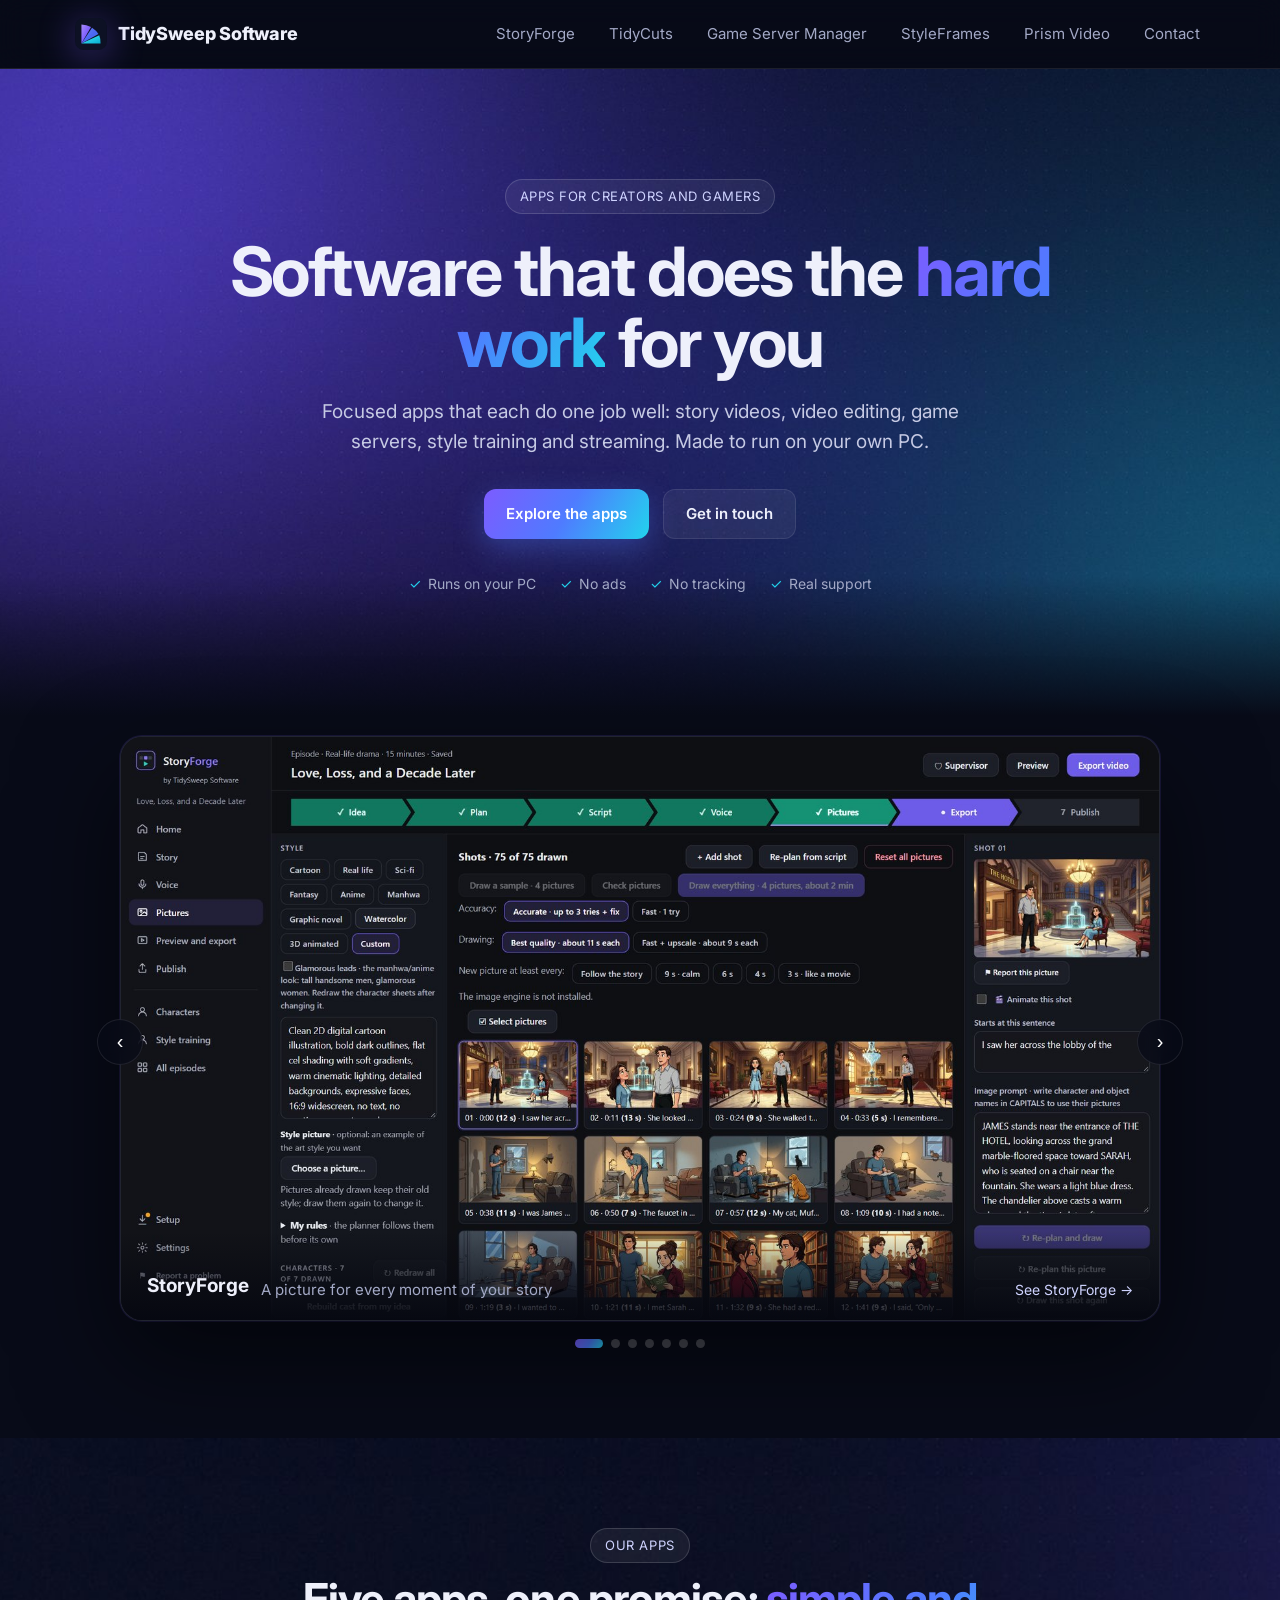
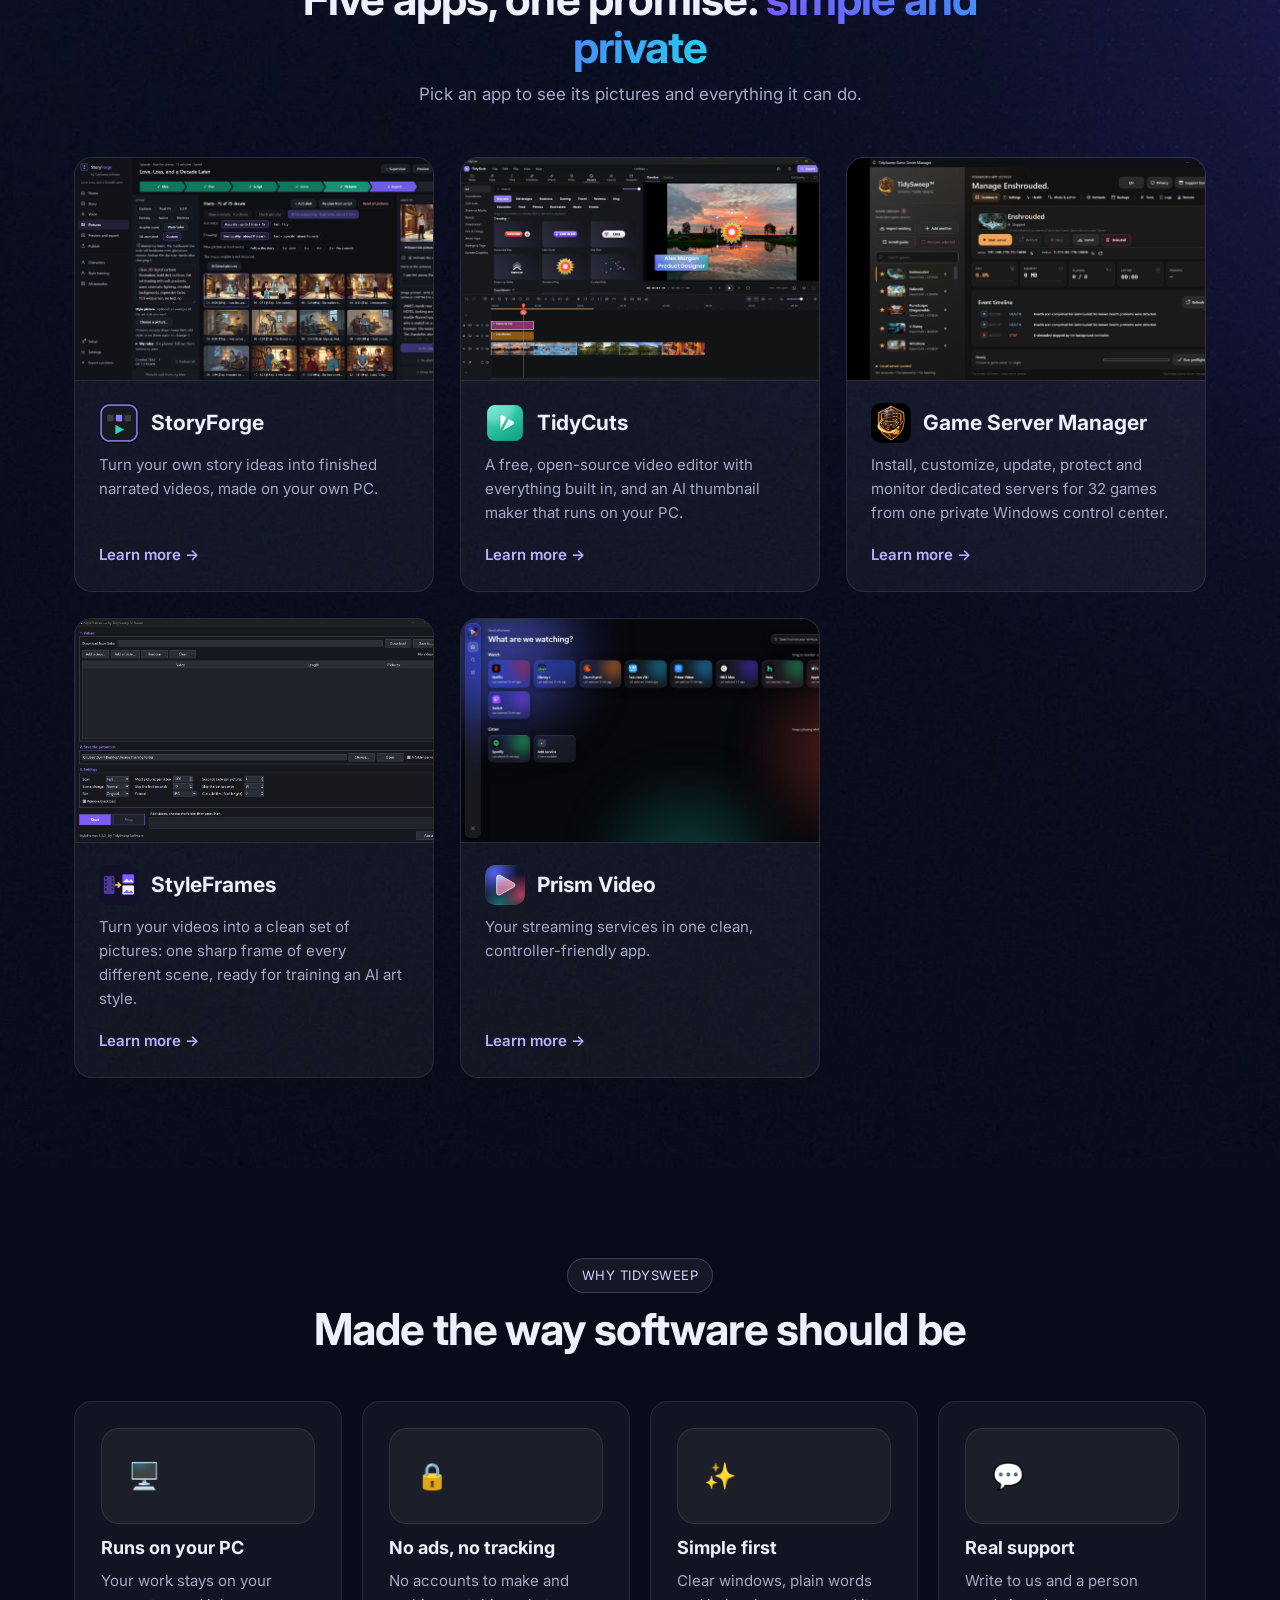
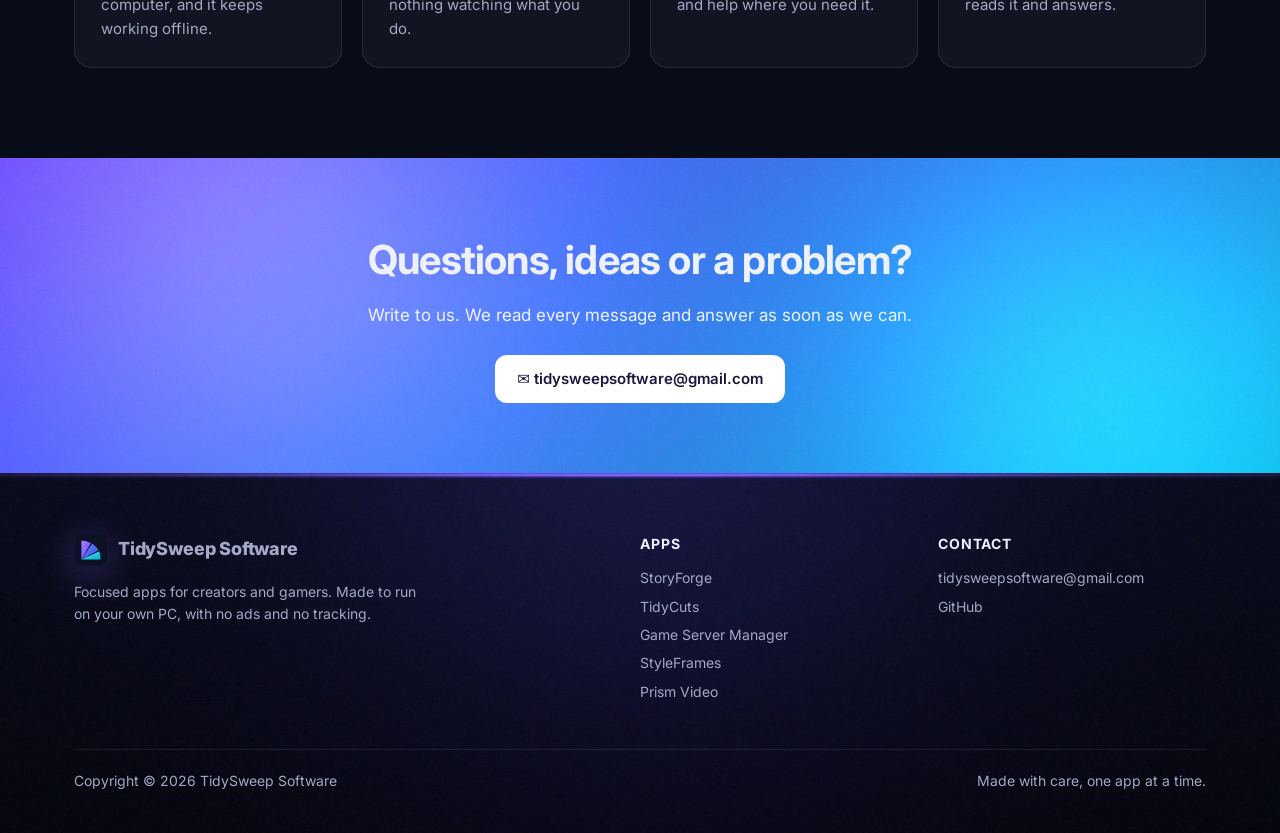
==== index.html @ e56a7943 "TidySweep Software website Co-Authored-By: Claude Opus 5.5 <noreply@anthropic.com>" ====
<!doctype html>
<html lang="en">
<head>
<meta charset="utf-8">
<meta name="viewport" content="width=device-width, initial-scale=1">
<title>TidySweep Software · Smart, simple apps for creators and gamers</title>
<meta name="description" content="StoryForge, TidyCuts, Game Server Manager, StyleFrames and Prism Video: focused Windows apps that run on your own PC.">
<link rel="preconnect" href="https://fonts.googleapis.com"><link rel="preconnect" href="https://fonts.gstatic.com" crossorigin>
<link href="https://fonts.googleapis.com/css2?family=Inter:wght@400;600;700;800&display=swap" rel="stylesheet">
<link rel="stylesheet" href="assets/css/site.css">
<link rel="icon" href="assets/img/logo.svg" type="image/svg+xml">
</head>
<body>
<header class="nav"><div class="wrap">
  <a class="brand" href="index.html"><img class="logo" src="assets/img/logo.svg" alt="">TidySweep Software</a>
  <button class="menu-btn" aria-label="Menu">☰</button>
  <nav class="nav-links">
    <a href="apps/storyforge.html" style="--c:#7c5cff">StoryForge</a>
    <a href="apps/tidycuts.html" style="--c:#22c55e">TidyCuts</a>
    <a href="apps/game-server-manager.html" style="--c:#f59e0b">Game Server Manager</a>
    <a href="apps/styleframes.html" style="--c:#ec4899">StyleFrames</a>
    <a href="apps/prism-video.html" style="--c:#06b6d4">Prism Video</a>
    <a href="index.html#contact">Contact</a>
  </nav>
</div></header>

<section class="hero"><div class="wrap">
  <span class="eyebrow">Apps for creators and gamers</span>
  <h1>Software that does the <span class="grad-text">hard work</span> for you</h1>
  <p class="lead">Focused apps that each do one job well: story videos, video editing, game servers, style training and streaming. Made to run on your own PC.</p>
  <div class="cta"><a class="btn pri" href="#apps">Explore the apps</a><a class="btn" href="#contact">Get in touch</a></div>
  <div class="trust"><span>Runs on your PC</span><span>No ads</span><span>No tracking</span><span>Real support</span></div>
</div></section>

<section style="padding-top:20px"><div class="wrap">
  <div class="carousel">
    <button class="car-btn prev" aria-label="Previous picture">‹</button>
    <div class="slides">
      <div class="slide on"><img src="assets/img/storyforge/pictures.jpg" alt="StoryForge: A picture for every moment of your story"><div class="cap"><b>StoryForge</b><span>A picture for every moment of your story</span><a href="apps/storyforge.html">See StoryForge →</a></div></div>
      <div class="slide"><img src="assets/img/tidycuts/editor.jpg" alt="TidyCuts: The free video editor with everything built in" loading="lazy"><div class="cap"><b>TidyCuts</b><span>The free video editor with everything built in</span><a href="apps/tidycuts.html">See TidyCuts →</a></div></div>
      <div class="slide"><img src="assets/img/game-server-manager/dashboard.jpg" alt="Game Server Manager: 32 game servers, one control center" loading="lazy"><div class="cap"><b>Game Server Manager</b><span>32 game servers, one control center</span><a href="apps/game-server-manager.html">See Game Server Manager →</a></div></div>
      <div class="slide"><img src="assets/img/storyforge/preview-and-export.jpg" alt="StoryForge: Edit, caption and export your story video" loading="lazy"><div class="cap"><b>StoryForge</b><span>Edit, caption and export your story video</span><a href="apps/storyforge.html">See StoryForge →</a></div></div>
      <div class="slide"><img src="assets/img/prism-video/store-1-home.jpg" alt="Prism Video: Your streaming services in one app" loading="lazy"><div class="cap"><b>Prism Video</b><span>Your streaming services in one app</span><a href="apps/prism-video.html">See Prism Video →</a></div></div>
      <div class="slide"><img src="assets/img/styleframes/window.jpg" alt="StyleFrames: Sharp pictures of every scene, for style training" loading="lazy"><div class="cap"><b>StyleFrames</b><span>Sharp pictures of every scene, for style training</span><a href="apps/styleframes.html">See StyleFrames →</a></div></div>
      <div class="slide"><img src="assets/img/tidycuts/shot-titles.jpg" alt="TidyCuts: 160 titles and animated captions" loading="lazy"><div class="cap"><b>TidyCuts</b><span>160 titles and animated captions</span><a href="apps/tidycuts.html">See TidyCuts →</a></div></div>
    </div>
    <button class="car-btn next" aria-label="Next picture">›</button>
    <div class="dots"></div>
  </div>
</div></section>

<section id="apps" class="dark-bg"><div class="wrap">
  <div class="sec-head"><span class="eyebrow">Our apps</span><h2>Five apps, one promise: <span class="grad-text">simple and private</span></h2><p>Pick an app to see its pictures and everything it can do.</p></div>
  <div class="apps-grid">
    <a class="app-card" href="apps/storyforge.html">
      <div class="shot"><img src="assets/img/storyforge/pictures.jpg" alt="StoryForge" loading="lazy"></div>
      <div class="body">
        <div class="app-title"><img src="assets/img/storyforge/icon.png" alt=""><h3>StoryForge</h3></div>
        <p>Turn your own story ideas into finished narrated videos, made on your own PC.</p>
        <span class="more">Learn more</span>
      </div></a>
    <a class="app-card" href="apps/tidycuts.html">
      <div class="shot"><img src="assets/img/tidycuts/editor.jpg" alt="TidyCuts" loading="lazy"></div>
      <div class="body">
        <div class="app-title"><img src="assets/img/tidycuts/icon.png" alt=""><h3>TidyCuts</h3></div>
        <p>A free, open-source video editor with everything built in, and an AI thumbnail maker that runs on your PC.</p>
        <span class="more">Learn more</span>
      </div></a>
    <a class="app-card" href="apps/game-server-manager.html">
      <div class="shot"><img src="assets/img/game-server-manager/dashboard.jpg" alt="Game Server Manager" loading="lazy"></div>
      <div class="body">
        <div class="app-title"><img src="assets/img/game-server-manager/logo.png" alt=""><h3>Game Server Manager</h3></div>
        <p>Install, customize, update, protect and monitor dedicated servers for 32 games from one private Windows control center.</p>
        <span class="more">Learn more</span>
      </div></a>
    <a class="app-card" href="apps/styleframes.html">
      <div class="shot"><img src="assets/img/styleframes/window.jpg" alt="StyleFrames" loading="lazy"></div>
      <div class="body">
        <div class="app-title"><img src="assets/img/styleframes/icon.png" alt=""><h3>StyleFrames</h3></div>
        <p>Turn your videos into a clean set of pictures: one sharp frame of every different scene, ready for training an AI art style.</p>
        <span class="more">Learn more</span>
      </div></a>
    <a class="app-card" href="apps/prism-video.html">
      <div class="shot"><img src="assets/img/prism-video/store-1-home.jpg" alt="Prism Video" loading="lazy"></div>
      <div class="body">
        <div class="app-title"><img src="assets/img/prism-video/icon.png" alt=""><h3>Prism Video</h3></div>
        <p>Your streaming services in one clean, controller-friendly app.</p>
        <span class="more">Learn more</span>
      </div></a>
  </div>
</div></section>

<section><div class="wrap">
  <div class="sec-head"><span class="eyebrow">Why TidySweep</span><h2>Made the way software should be</h2></div>
  <div class="why">
    <div><div class="ico">🖥️</div><h4>Runs on your PC</h4><p>Your work stays on your computer, and it keeps working offline.</p></div>
    <div><div class="ico">🔒</div><h4>No ads, no tracking</h4><p>No accounts to make and nothing watching what you do.</p></div>
    <div><div class="ico">✨</div><h4>Simple first</h4><p>Clear windows, plain words and help where you need it.</p></div>
    <div><div class="ico">💬</div><h4>Real support</h4><p>Write to us and a person reads it and answers.</p></div>
  </div>
</div></section>

<div class="band" id="contact"><div class="wrap">
  <h2>Questions, ideas or a problem?</h2>
  <p>Write to us. We read every message and answer as soon as we can.</p>
  <a class="btn" href="mailto:tidysweepsoftware@gmail.com">✉ tidysweepsoftware@gmail.com</a>
</div></div>

<footer><div class="wrap">
  <div class="foot">
    <div><div class="brand" style="margin-bottom:10px"><img class="logo" src="assets/img/logo.svg" alt="">TidySweep Software</div>
      <p style="max-width:360px">Focused apps for creators and gamers. Made to run on your own PC, with no ads and no tracking.</p></div>
    <div><h5>Apps</h5><a href="apps/storyforge.html">StoryForge</a><a href="apps/tidycuts.html">TidyCuts</a><a href="apps/game-server-manager.html">Game Server Manager</a><a href="apps/styleframes.html">StyleFrames</a><a href="apps/prism-video.html">Prism Video</a></div>
    <div><h5>Contact</h5><a href="mailto:tidysweepsoftware@gmail.com">tidysweepsoftware@gmail.com</a><a href="https://github.com/tidysweepsoftware-lgtm" target="_blank" rel="noopener">GitHub</a></div>
  </div>
  <div class="copy"><span>Copyright © 2026 TidySweep Software</span><span>Made with care, one app at a time.</span></div>
</div></footer>
<script src="assets/js/site.js"></script>
</body>
</html>
---- assets/css/site.css ----
/* TidySweep Software website: dark, glassy, violet and cyan. */
:root {
  --bg: #080b18; --bg2: #0d1124; --card: rgba(255,255,255,0.045); --line: rgba(255,255,255,0.09);
  --text: #eef0fb; --mute: #a3a9c6; --violet: #7c5cff; --cyan: #22d3ee; --pink: #f472b6;
  --grad: linear-gradient(120deg, #7c5cff 0%, #4f7bff 50%, #22d3ee 100%);
  --radius: 18px; --max: 1180px;
}
* { box-sizing: border-box; }
html { scroll-behavior: smooth; }
body { margin: 0; background: var(--bg); color: var(--text); font-family: 'Inter', system-ui, -apple-system, 'Segoe UI', sans-serif; line-height: 1.6; -webkit-font-smoothing: antialiased; }
a { color: inherit; text-decoration: none; }
img { max-width: 100%; display: block; }
.wrap { max-width: var(--max); margin: 0 auto; padding: 0 24px; }

/* Top bar */
.nav { position: sticky; top: 0; z-index: 50; backdrop-filter: blur(14px); background: rgba(8,11,24,0.72); border-bottom: 1px solid var(--line); }
.nav .wrap { display: flex; align-items: center; gap: 28px; height: 68px; }
.brand { display: flex; align-items: center; gap: 10px; font-weight: 800; font-size: 18px; letter-spacing: -0.01em; }
.brand .logo { width: 34px; height: 34px; filter: drop-shadow(0 6px 18px rgba(124,92,255,0.45)); }
.brand-mark { width: 30px; height: 30px; border-radius: 9px; background: var(--grad); display: grid; place-items: center; font-size: 15px; color: #fff; box-shadow: 0 6px 24px rgba(124,92,255,0.45); }
.nav-links { display: flex; gap: 22px; margin-left: auto; font-size: 15px; color: var(--mute); }
.nav-links a { --c: #a78bfa; position: relative; padding: 6px 12px; margin: 0 -6px; border-radius: 10px; transition: color .18s, background .18s, box-shadow .18s; }
.nav-links a:hover { color: var(--c); background: color-mix(in srgb, var(--c) 14%, transparent); box-shadow: inset 0 0 0 1px color-mix(in srgb, var(--c) 35%, transparent); }
.nav-links a.on { color: var(--text); }
.nav-links a.on::after { content: ""; position: absolute; left: 12px; right: 12px; bottom: 0; height: 2px; border-radius: 2px; background: var(--c); }
/* App pages: overview, how it works, a closer look, questions */
.what { display: grid; grid-template-columns: 1.15fr 0.85fr; gap: 48px; align-items: start; }
.what h2 { margin: 10px 0 18px; font-size: clamp(26px, 3vw, 36px); line-height: 1.2; }
.what .prose { margin: 0; max-width: none; }
.facts { display: grid; gap: 12px; }
.facts div { padding: 16px 20px; border-radius: 14px; background: var(--card); border: 1px solid var(--line); }
.facts span { display: block; font-size: 12px; letter-spacing: .08em; text-transform: uppercase; color: var(--mute); margin-bottom: 4px; }
.facts b { font-size: 16px; }
.steps { display: grid; grid-template-columns: repeat(var(--n, 3), 1fr); gap: 18px; counter-reset: step; }
@media (max-width: 1040px) { .steps { grid-template-columns: repeat(2, 1fr); } }
@media (max-width: 600px) { .steps { grid-template-columns: 1fr; } }
.step { position: relative; padding: 26px 22px 22px; border-radius: 16px; background: var(--card); border: 1px solid var(--line); }
.step::before { counter-increment: step; content: counter(step); display: grid; place-items: center; width: 38px; height: 38px; border-radius: 50%; margin-bottom: 14px; font-weight: 800; color: #fff; background: var(--grad); }
.step h4 { margin: 0 0 6px; font-size: 17px; }
.step p { margin: 0; color: var(--mute); font-size: 15px; }
.detail { display: grid; grid-template-columns: 1fr 1fr; gap: 48px; align-items: center; margin-top: 64px; }
.detail:first-of-type { margin-top: 0; }
.detail.flip .d-img { order: 2; }
.detail.solo { grid-template-columns: 1fr; max-width: 820px; margin-left: auto; margin-right: auto; padding: 30px 34px; border-radius: 18px; background: var(--card); border: 1px solid var(--line); }
.detail h3 { margin: 0 0 14px; font-size: 26px; }
.detail p { margin: 0 0 12px; color: #c9cde6; font-size: 17px; }
.d-img { border-radius: 16px; overflow: hidden; border: 1px solid var(--line); cursor: zoom-in; box-shadow: 0 24px 60px rgba(0,0,0,.45); }
.d-img img { width: 100%; display: block; }
.faq { max-width: 860px; margin: 0 auto; display: grid; gap: 12px; }
.faq details { border-radius: 14px; background: var(--card); border: 1px solid var(--line); padding: 0 22px; }
.faq summary { cursor: pointer; padding: 18px 0; font-weight: 600; font-size: 17px; list-style: none; display: flex; justify-content: space-between; gap: 16px; }
.faq summary::-webkit-details-marker { display: none; }
.faq summary::after { content: "+"; color: var(--violet); font-size: 22px; line-height: 1; }
.faq details[open] summary::after { content: "−"; }
.faq details p { margin: 0 0 18px; color: var(--mute); font-size: 15px; }
@media (max-width: 860px) { .what, .detail { grid-template-columns: 1fr; gap: 26px; } .detail.flip .d-img { order: 0; } }
.menu-btn { display: none; margin-left: auto; background: none; border: 1px solid var(--line); color: var(--text); border-radius: 10px; padding: 6px 10px; font-size: 18px; }

/* Buttons */
.btn { display: inline-flex; align-items: center; gap: 8px; padding: 12px 22px; border-radius: 12px; font-weight: 600; font-size: 15px; border: 1px solid var(--line); background: rgba(255,255,255,0.06); transition: transform .15s, background .15s, box-shadow .15s; }
.btn:hover { transform: translateY(-1px); background: rgba(255,255,255,0.1); }
.btn.pri { background: var(--grad); border: 0; color: #fff; box-shadow: 0 10px 30px rgba(79,123,255,0.35); }
.btn.pri:hover { box-shadow: 0 14px 40px rgba(79,123,255,0.5); }
.btn.soon { opacity: .75; cursor: default; }

/* Hero */
.hero { position: relative; background: #080b18 url(../img/bg/hero.jpg) center / cover no-repeat; padding: 110px 0 120px; overflow: hidden; }
.hero::after { content: ''; position: absolute; inset: auto 0 0 0; height: 140px; background: linear-gradient(to bottom, transparent, var(--bg)); }
.hero .wrap { position: relative; z-index: 1; text-align: center; }
.eyebrow { display: inline-block; padding: 6px 14px; border-radius: 99px; border: 1px solid rgba(255,255,255,0.15); background: rgba(255,255,255,0.06); color: #cfd3ff; font-size: 13px; letter-spacing: .04em; text-transform: uppercase; }
.hero h1 { font-size: clamp(38px, 6vw, 68px); line-height: 1.05; letter-spacing: -0.03em; margin: 22px auto 18px; max-width: 900px; }
.grad-text { background: var(--grad); -webkit-background-clip: text; background-clip: text; color: transparent; }
.hero p.lead { font-size: 19px; color: #c6cae4; max-width: 680px; margin: 0 auto 32px; }
.hero .cta { display: flex; gap: 14px; justify-content: center; flex-wrap: wrap; }
.trust { margin-top: 34px; display: flex; gap: 24px; justify-content: center; flex-wrap: wrap; color: var(--mute); font-size: 14px; }
.trust span::before { content: '✓'; color: var(--cyan); margin-right: 7px; }

/* Sections */
section { padding: 90px 0; }
.sec-head { text-align: center; max-width: 720px; margin: 0 auto 48px; }
.sec-head h2 { font-size: clamp(30px, 4vw, 44px); letter-spacing: -0.02em; margin: 12px 0 10px; line-height: 1.1; }
.sec-head p { color: var(--mute); font-size: 17px; margin: 0; }
.dark-bg { background: var(--bg2) url(../img/bg/section.jpg) center / cover no-repeat; }

/* Carousel */
.carousel { position: relative; max-width: 1040px; margin: 0 auto; }
.slides { position: relative; border-radius: 22px; overflow: hidden; border: 1px solid var(--line); box-shadow: 0 40px 100px rgba(0,0,0,0.55), 0 0 0 1px rgba(124,92,255,0.15); aspect-ratio: 16 / 9; background: #0b0e1c; }
.slide { position: absolute; inset: 0; opacity: 0; transition: opacity .7s ease, transform .7s ease; transform: scale(1.02); }
.slide.on { opacity: 1; transform: none; }
.slide img { width: 100%; height: 100%; object-fit: cover; object-position: top left; }
.slide .cap { position: absolute; left: 0; right: 0; bottom: 0; padding: 40px 26px 18px; background: linear-gradient(to top, rgba(5,7,16,0.92), transparent); display: flex; align-items: end; gap: 12px; }
.slide .cap b { font-size: 19px; }
.slide .cap span { color: var(--mute); font-size: 15px; }
.slide .cap a { margin-left: auto; font-size: 14px; color: #cfd3ff; }
.car-btn { position: absolute; top: 50%; transform: translateY(-50%); width: 46px; height: 46px; border-radius: 50%; border: 1px solid var(--line); background: rgba(8,11,24,0.7); color: #fff; font-size: 20px; cursor: pointer; z-index: 2; backdrop-filter: blur(8px); }
.car-btn.prev { left: -23px; } .car-btn.next { right: -23px; }
.dots { display: flex; gap: 8px; justify-content: center; margin-top: 18px; }
.dots button { width: 9px; height: 9px; border-radius: 99px; border: 0; background: rgba(255,255,255,0.25); cursor: pointer; transition: width .3s, background .3s; padding: 0; }
.dots button.on { width: 28px; background: var(--grad); }

/* App cards */
.apps-grid { display: grid; grid-template-columns: repeat(auto-fit, minmax(330px, 1fr)); gap: 26px; }
.app-card { background: var(--card); border: 1px solid var(--line); border-radius: var(--radius); overflow: hidden; display: flex; flex-direction: column; transition: transform .2s, border-color .2s, box-shadow .2s; }
.app-card:hover { transform: translateY(-4px); border-color: rgba(124,92,255,0.45); box-shadow: 0 24px 60px rgba(0,0,0,0.45); }
.app-card .shot { aspect-ratio: 16 / 10; overflow: hidden; border-bottom: 1px solid var(--line); }
.app-card .shot img { width: 100%; height: 100%; object-fit: cover; object-position: top left; transition: transform .5s; }
.app-card:hover .shot img { transform: scale(1.04); }
.app-card .body { padding: 22px 24px 24px; display: flex; flex-direction: column; gap: 10px; flex: 1; }
.app-title { display: flex; align-items: center; gap: 12px; }
.app-title img { width: 40px; height: 40px; border-radius: 10px; }
.app-title .ph { width: 40px; height: 40px; border-radius: 10px; display: grid; place-items: center; font-weight: 800; color: #fff; }
.app-title h3 { margin: 0; font-size: 21px; }
.tag { font-size: 12px; padding: 3px 10px; border-radius: 99px; border: 1px solid var(--line); color: #cfd3ff; white-space: nowrap; }
.tag.free { color: #7ef0c1; border-color: rgba(126,240,193,0.35); }
.app-card p { margin: 0; color: var(--mute); font-size: 15px; }
.app-card .more { margin-top: auto; padding-top: 8px; color: #b9b0ff; font-weight: 600; font-size: 15px; }
.app-card .more::after { content: ' →'; }

/* Why strip */
.why { display: grid; grid-template-columns: repeat(auto-fit, minmax(230px, 1fr)); gap: 20px; }
.why div { padding: 26px; border-radius: var(--radius); background: var(--card); border: 1px solid var(--line); }
.why .ico { font-size: 26px; }
.why h4 { margin: 10px 0 6px; font-size: 18px; }
.why p { margin: 0; color: var(--mute); font-size: 15px; }

/* Accent band */
.band { background: #4f46e5 url(../img/bg/accent.jpg) center / cover no-repeat; padding: 70px 0; text-align: center; }
.band h2 { font-size: clamp(28px, 4vw, 40px); margin: 0 0 10px; letter-spacing: -0.02em; }
.band p { margin: 0 0 26px; color: rgba(255,255,255,0.9); font-size: 17px; }
.band .btn { background: #fff; color: #1c1640; border: 0; }

/* Footer */
footer { background: #06070f url(../img/bg/footer.jpg) center top / cover no-repeat; padding: 60px 0 40px; color: var(--mute); font-size: 14px; }
.foot { display: grid; grid-template-columns: 2fr 1fr 1fr; gap: 30px; }
.foot h5 { color: var(--text); font-size: 14px; margin: 0 0 12px; text-transform: uppercase; letter-spacing: .06em; }
.foot a { display: block; margin: 6px 0; } .foot a:hover { color: var(--text); }
.copy { margin-top: 40px; padding-top: 20px; border-top: 1px solid var(--line); display: flex; justify-content: space-between; flex-wrap: wrap; gap: 10px; }

/* App pages */
.app-hero { position: relative; background: #080b18 url(../img/bg/hero.jpg) center / cover no-repeat; padding: 80px 0 60px; }
.app-hero .wrap { display: grid; grid-template-columns: 1fr 1.25fr; gap: 50px; align-items: center; }
.app-hero h1 { font-size: clamp(36px, 5vw, 56px); margin: 14px 0 12px; letter-spacing: -0.03em; line-height: 1.05; }
.app-hero p.lead { font-size: 18px; color: #c6cae4; margin: 0 0 26px; }
.app-hero .cta { display: flex; gap: 12px; flex-wrap: wrap; }
.app-hero .main-shot { border-radius: 16px; overflow: hidden; border: 1px solid var(--line); box-shadow: 0 30px 80px rgba(0,0,0,0.55); cursor: zoom-in; }
.app-hero .icon { width: 64px; height: 64px; border-radius: 16px; }
.facts { display: flex; gap: 10px; flex-wrap: wrap; margin-top: 22px; }
.gallery { display: grid; grid-template-columns: repeat(auto-fit, minmax(320px, 1fr)); gap: 20px; }
.gallery figure { margin: 0; border-radius: 14px; overflow: hidden; border: 1px solid var(--line); background: var(--card); cursor: zoom-in; transition: transform .2s; }
.gallery figure:hover { transform: translateY(-3px); }
.gallery img { width: 100%; aspect-ratio: 16 / 10; object-fit: cover; object-position: top left; }
.gallery figcaption { padding: 12px 16px; font-size: 14px; color: var(--mute); }
.feat-grid { display: grid; grid-template-columns: repeat(auto-fit, minmax(300px, 1fr)); gap: 18px; }
.feat { padding: 22px 24px; border-radius: 16px; background: var(--card); border: 1px solid var(--line); }
.feat h4 { margin: 0 0 6px; font-size: 17px; }
.feat p { margin: 0; color: var(--mute); font-size: 15px; }
.prose { max-width: 820px; margin: 0 auto; color: #c9cde6; font-size: 17px; }
.prose p { margin: 0 0 16px; }
.reqs { max-width: 820px; margin: 30px auto 0; padding: 22px 26px; border-radius: 16px; background: var(--card); border: 1px solid var(--line); color: var(--mute); font-size: 15px; }
.reqs b { color: var(--text); }

/* Picture viewer */
.lightbox { position: fixed; inset: 0; background: rgba(3,4,10,0.92); display: none; align-items: center; justify-content: center; z-index: 100; padding: 30px; cursor: zoom-out; }
.lightbox.on { display: flex; }
.lightbox img { max-height: 92vh; border-radius: 12px; box-shadow: 0 30px 100px rgba(0,0,0,0.7); }

.nav-links a { white-space: nowrap; }
.brand { white-space: nowrap; }
/* Narrow windows and phones: the menu folds into the ☰ button */
@media (max-width: 1040px) {
  .nav-links { display: none; position: absolute; top: 68px; left: 0; right: 0; flex-direction: column; gap: 0; background: #0b0e1c; border-bottom: 1px solid var(--line); }
  .nav-links a { padding: 14px 24px; }
  .nav-links.open { display: flex; }
  .menu-btn { display: block; }
}
@media (max-width: 820px) {
  .nav-links { display: none; position: absolute; top: 68px; left: 0; right: 0; flex-direction: column; gap: 0; background: #0b0e1c; border-bottom: 1px solid var(--line); }
  .nav-links a { padding: 14px 24px; }
  .nav-links.open { display: flex; }
  .menu-btn { display: block; }
  .hero { padding: 80px 0 90px; }
  .car-btn { display: none; }
  .app-hero .wrap { grid-template-columns: 1fr; }
  .foot { grid-template-columns: 1fr; }
  section { padding: 64px 0; }
}
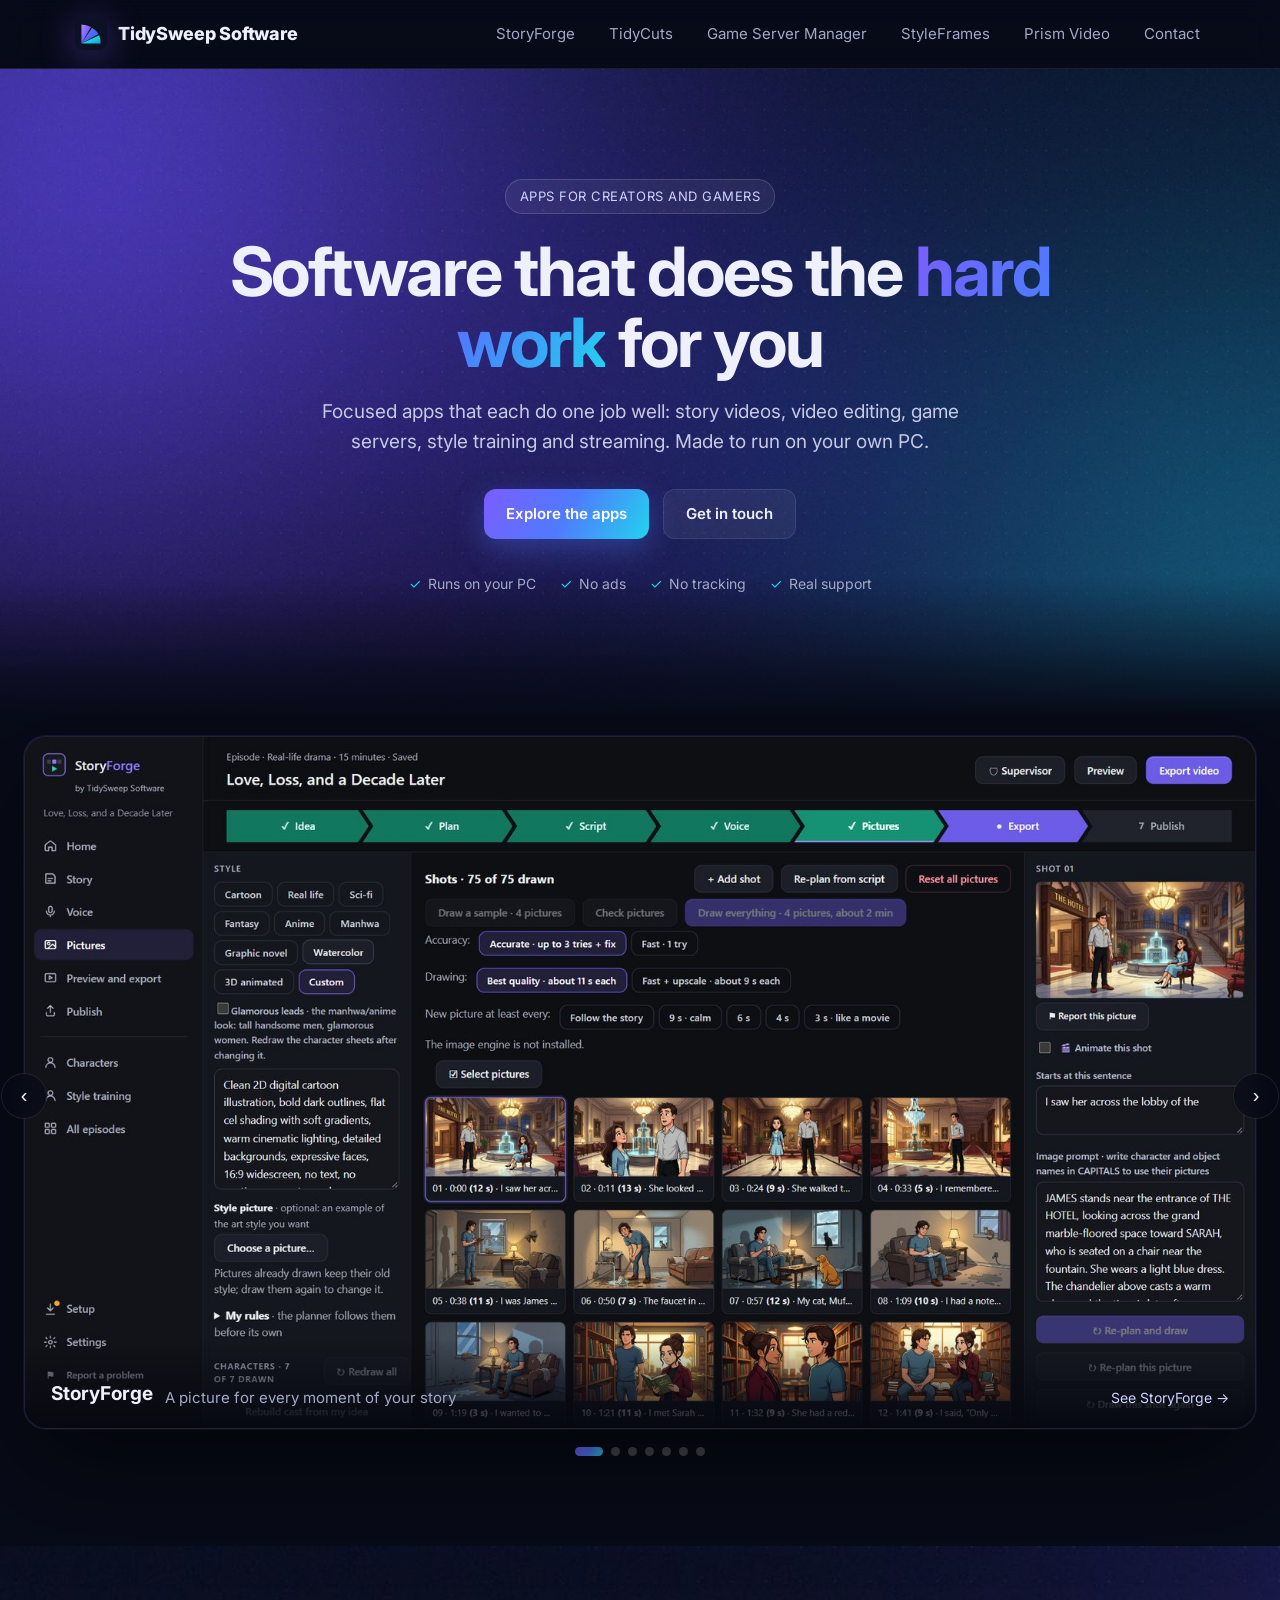
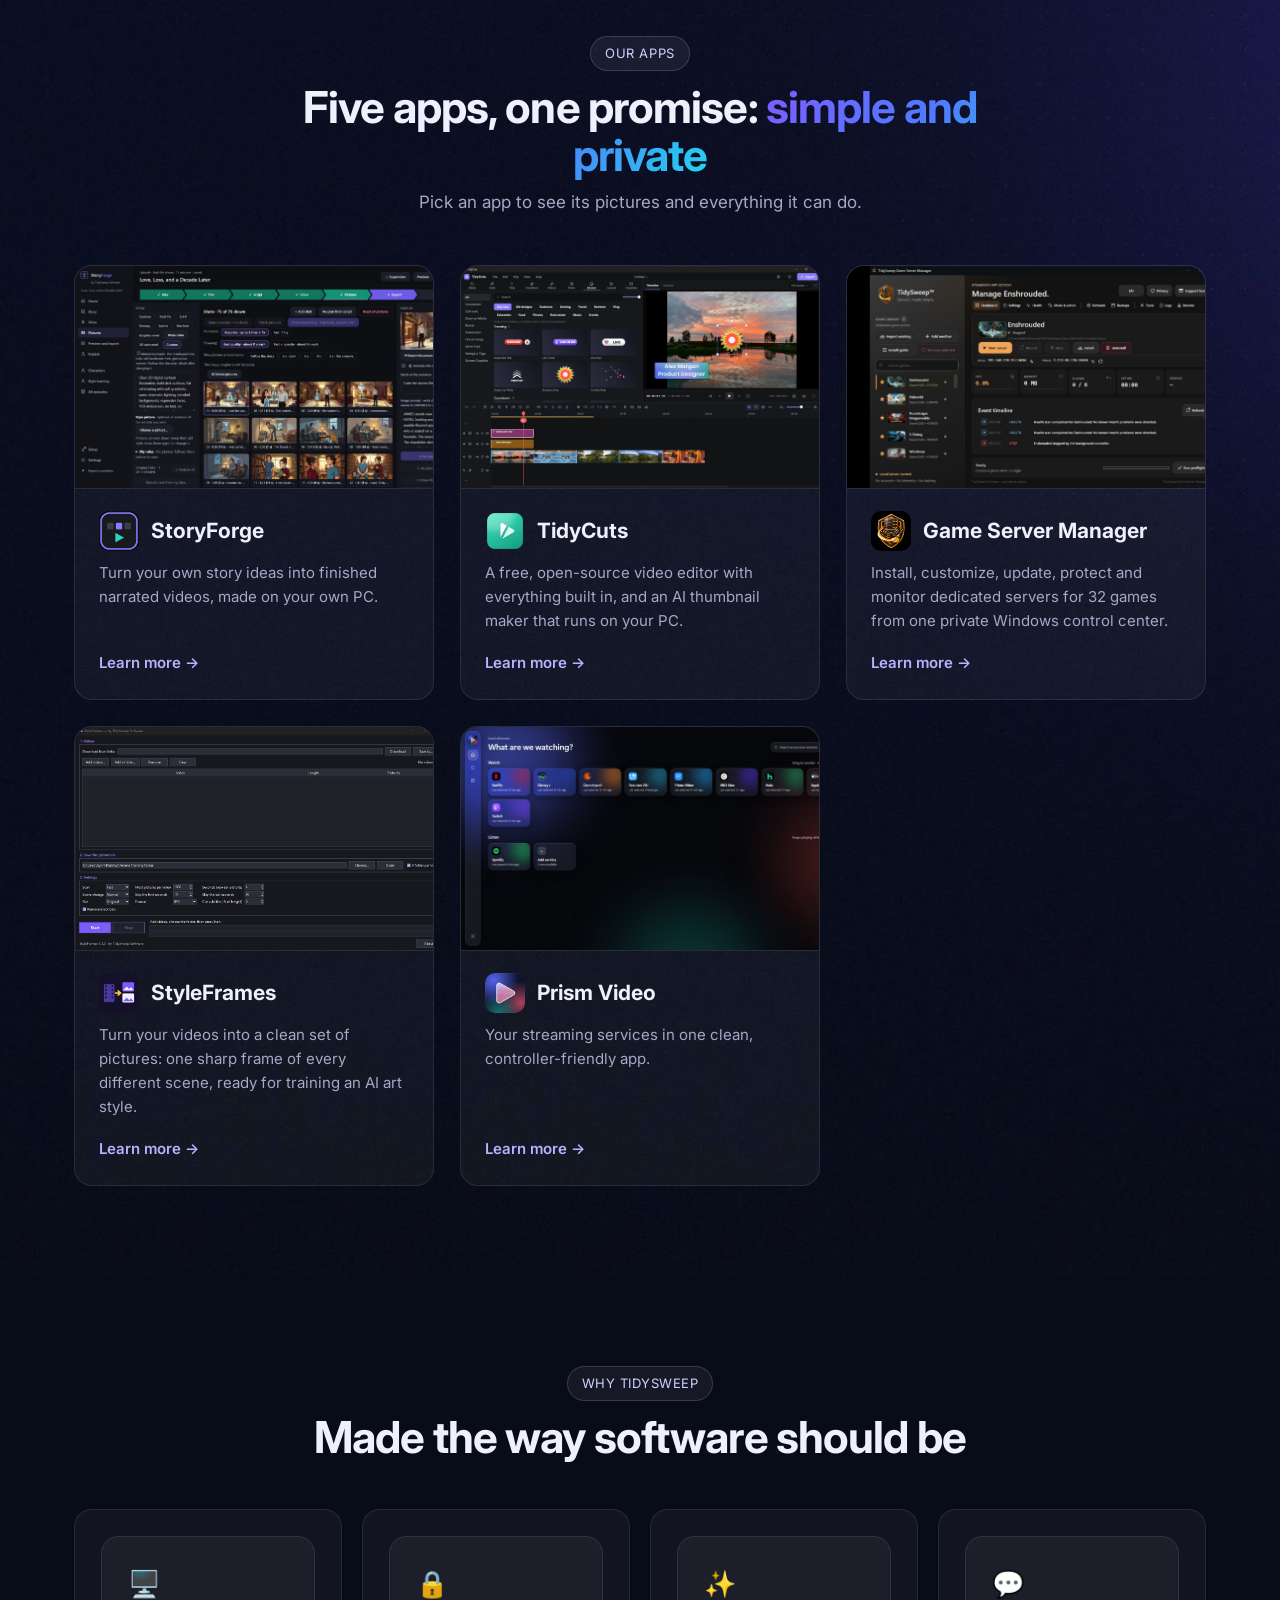
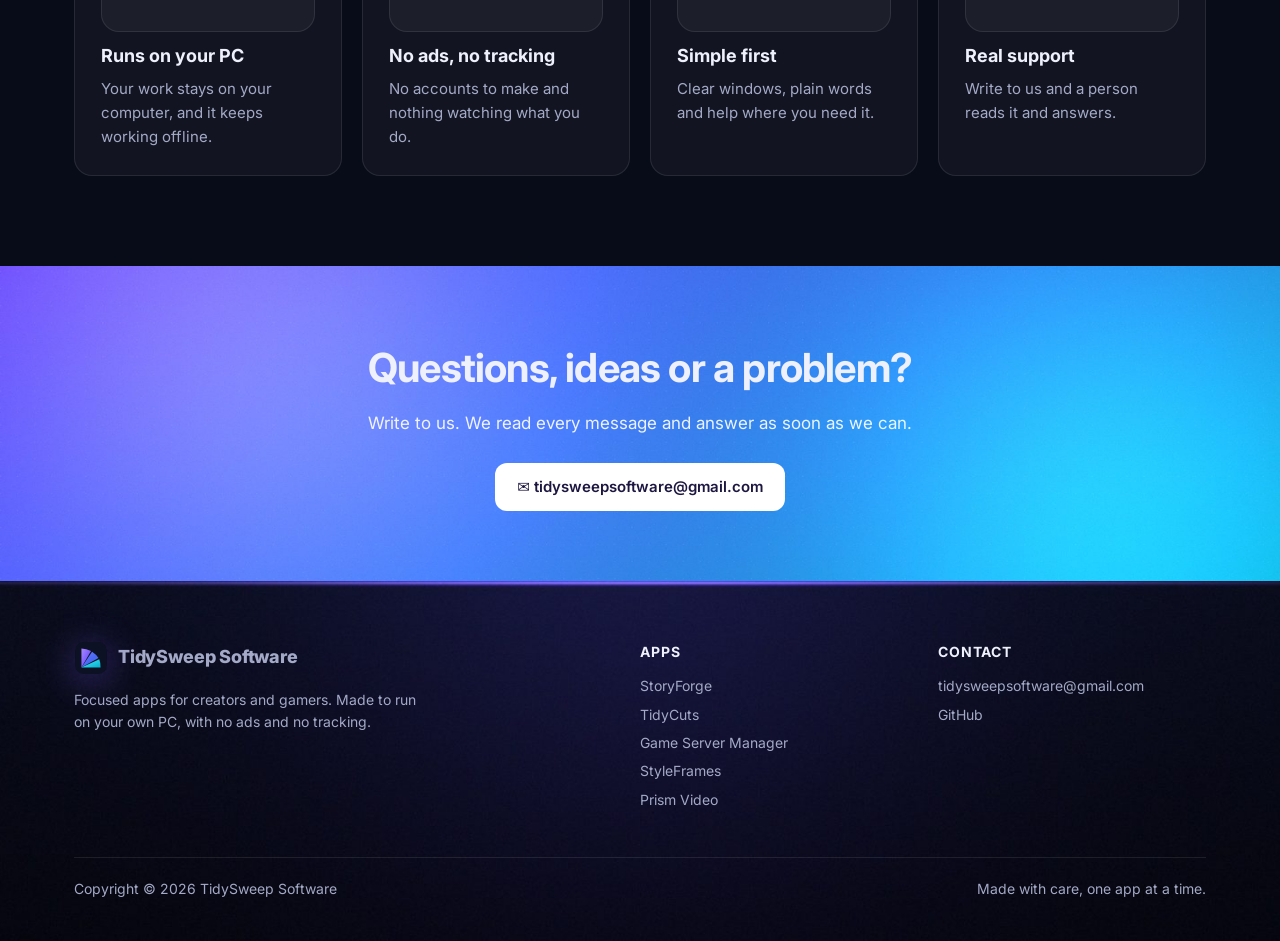
==== commit d819daf2: "Bigger picture slideshow on the home page Co-Authored-By: Claude Opus 5.5 <noreply@anthropic.com>" ====
--- a/index.html
+++ b/index.html
@@ -32,7 +32,7 @@
   <div class="trust"><span>Runs on your PC</span><span>No ads</span><span>No tracking</span><span>Real support</span></div>
 </div></section>
 
-<section style="padding-top:20px"><div class="wrap">
+<section style="padding-top:20px"><div class="wrap wide">
   <div class="carousel">
     <button class="car-btn prev" aria-label="Previous picture">‹</button>
     <div class="slides">
@@ -42,7 +42,7 @@
       <div class="slide"><img src="assets/img/storyforge/preview-and-export.jpg" alt="StoryForge: Edit, caption and export your story video" loading="lazy"><div class="cap"><b>StoryForge</b><span>Edit, caption and export your story video</span><a href="apps/storyforge.html">See StoryForge →</a></div></div>
       <div class="slide"><img src="assets/img/prism-video/store-1-home.jpg" alt="Prism Video: Your streaming services in one app" loading="lazy"><div class="cap"><b>Prism Video</b><span>Your streaming services in one app</span><a href="apps/prism-video.html">See Prism Video →</a></div></div>
       <div class="slide"><img src="assets/img/styleframes/window.jpg" alt="StyleFrames: Sharp pictures of every scene, for style training" loading="lazy"><div class="cap"><b>StyleFrames</b><span>Sharp pictures of every scene, for style training</span><a href="apps/styleframes.html">See StyleFrames →</a></div></div>
-      <div class="slide"><img src="assets/img/tidycuts/shot-titles.jpg" alt="TidyCuts: 160 titles and animated captions" loading="lazy"><div class="cap"><b>TidyCuts</b><span>160 titles and animated captions</span><a href="apps/tidycuts.html">See TidyCuts →</a></div></div>
+      <div class="slide"><img src="assets/img/tidycuts/banner.jpg" alt="TidyCuts: Free and open-source, for Windows, Mac and Linux" loading="lazy"><div class="cap"><b>TidyCuts</b><span>Free and open-source, for Windows, Mac and Linux</span><a href="apps/tidycuts.html">See TidyCuts →</a></div></div>
     </div>
     <button class="car-btn next" aria-label="Next picture">›</button>
     <div class="dots"></div>
--- a/assets/css/site.css
+++ b/assets/css/site.css
@@ -83,7 +83,9 @@
 .dark-bg { background: var(--bg2) url(../img/bg/section.jpg) center / cover no-repeat; }
 
 /* Carousel */
-.carousel { position: relative; max-width: 1040px; margin: 0 auto; }
+.wrap.wide { max-width: 1760px; }
+/* As wide as the screen allows, but never taller than the window, so the whole picture is always in view */
+.carousel { position: relative; max-width: min(100%, calc((100vh - 140px) * 16 / 9)); margin: 0 auto; }
 .slides { position: relative; border-radius: 22px; overflow: hidden; border: 1px solid var(--line); box-shadow: 0 40px 100px rgba(0,0,0,0.55), 0 0 0 1px rgba(124,92,255,0.15); aspect-ratio: 16 / 9; background: #0b0e1c; }
 .slide { position: absolute; inset: 0; opacity: 0; transition: opacity .7s ease, transform .7s ease; transform: scale(1.02); }
 .slide.on { opacity: 1; transform: none; }
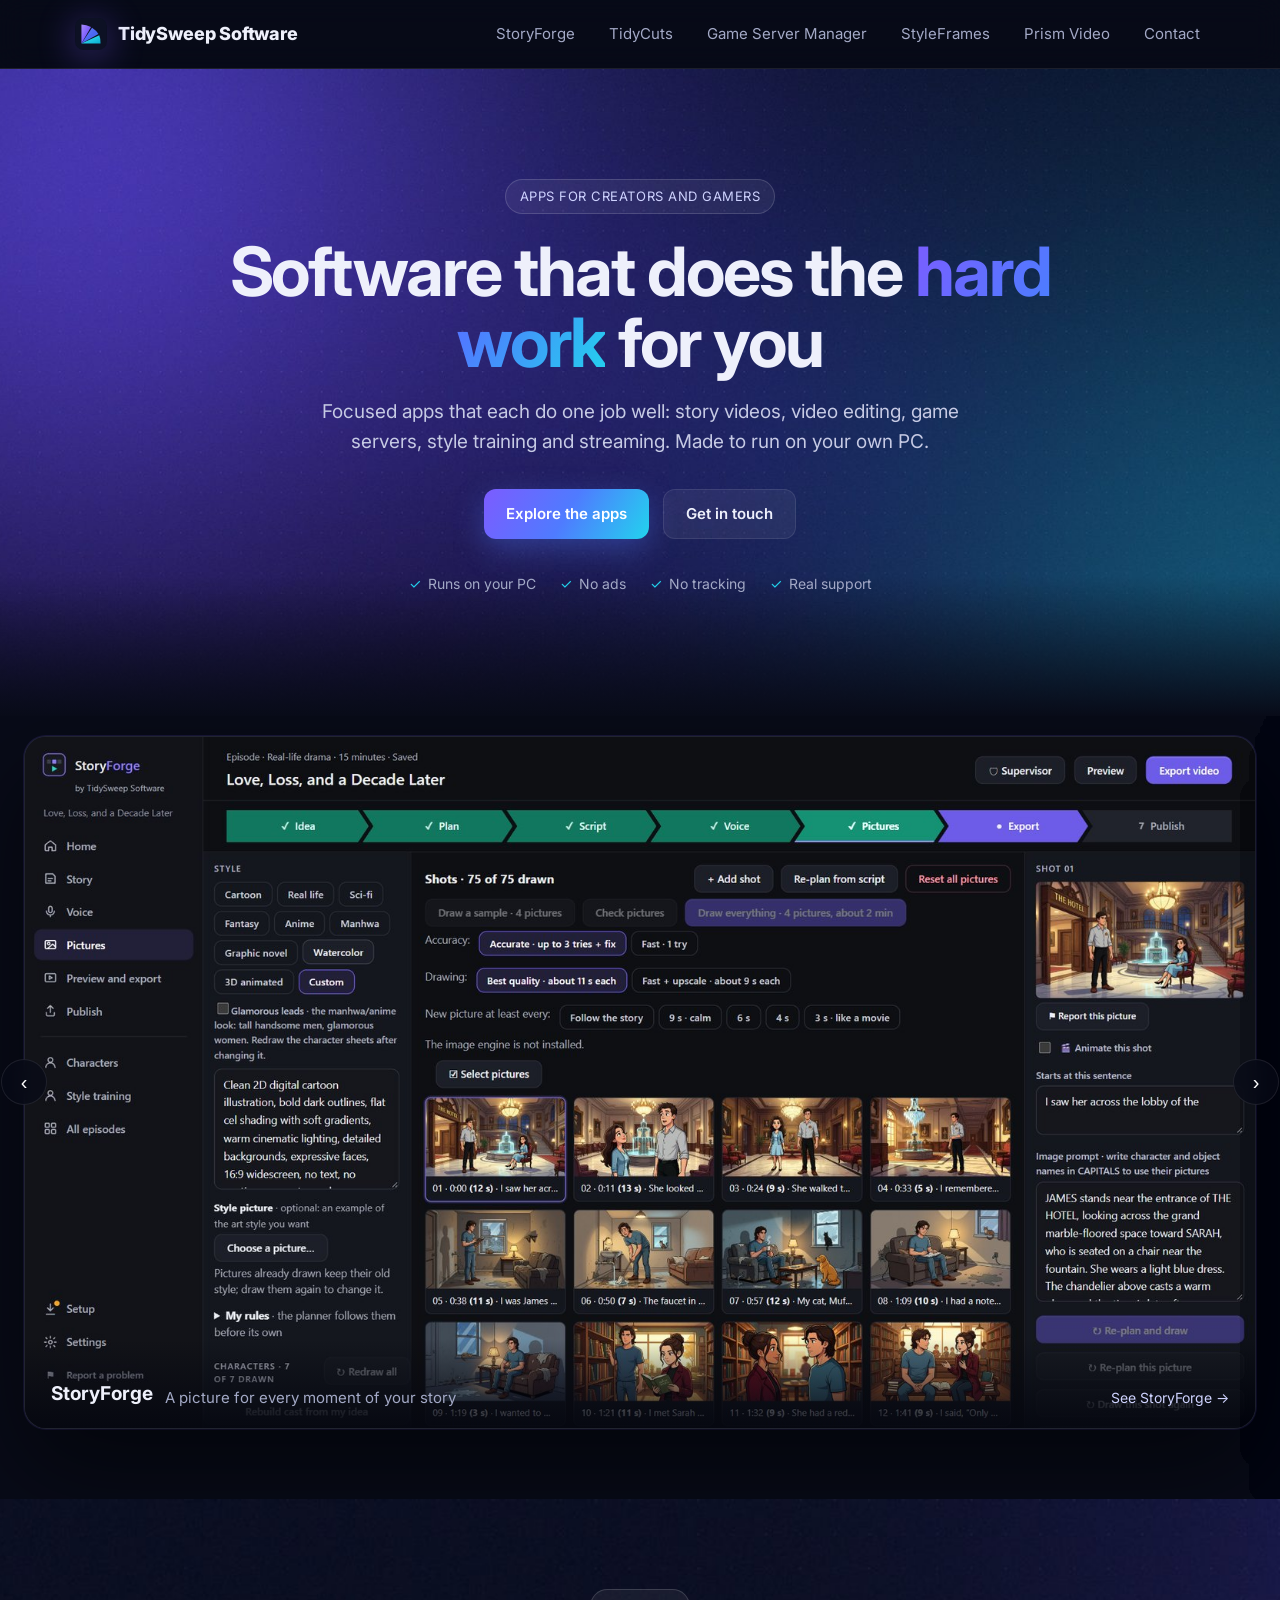
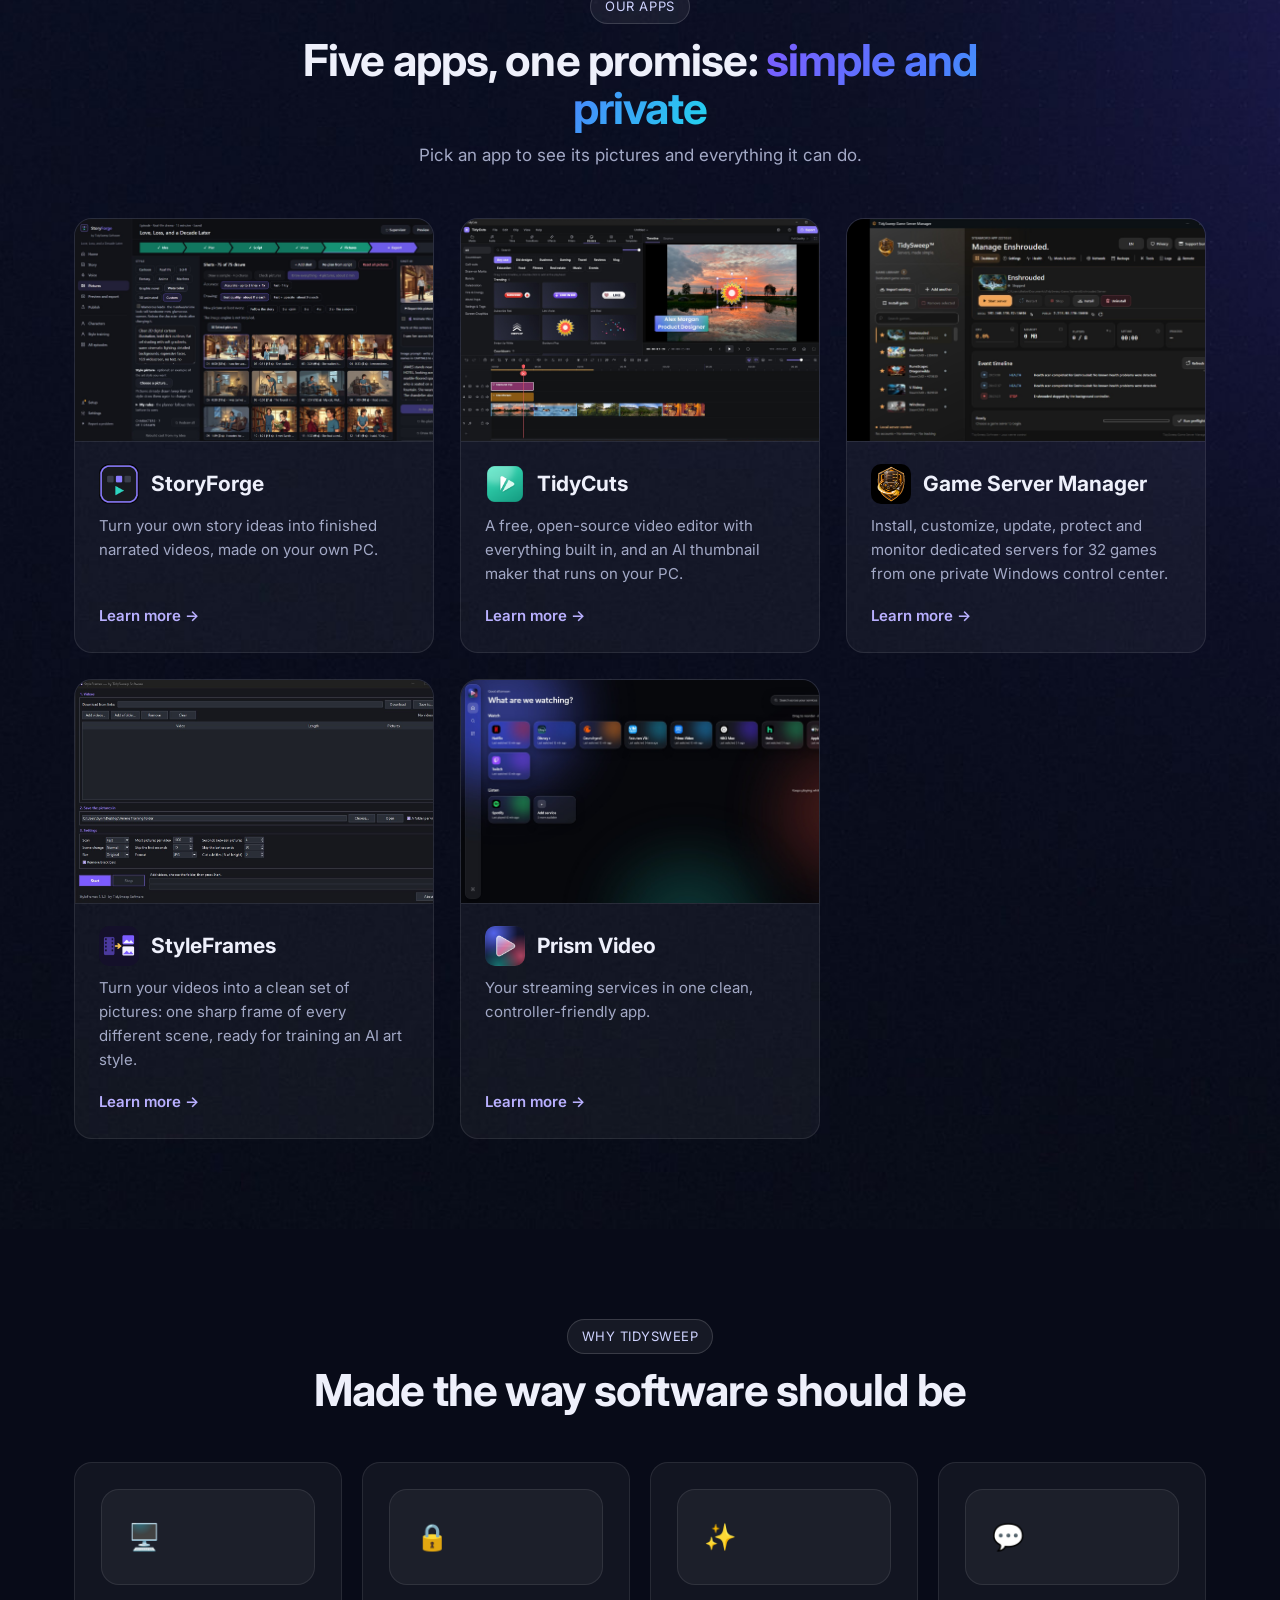
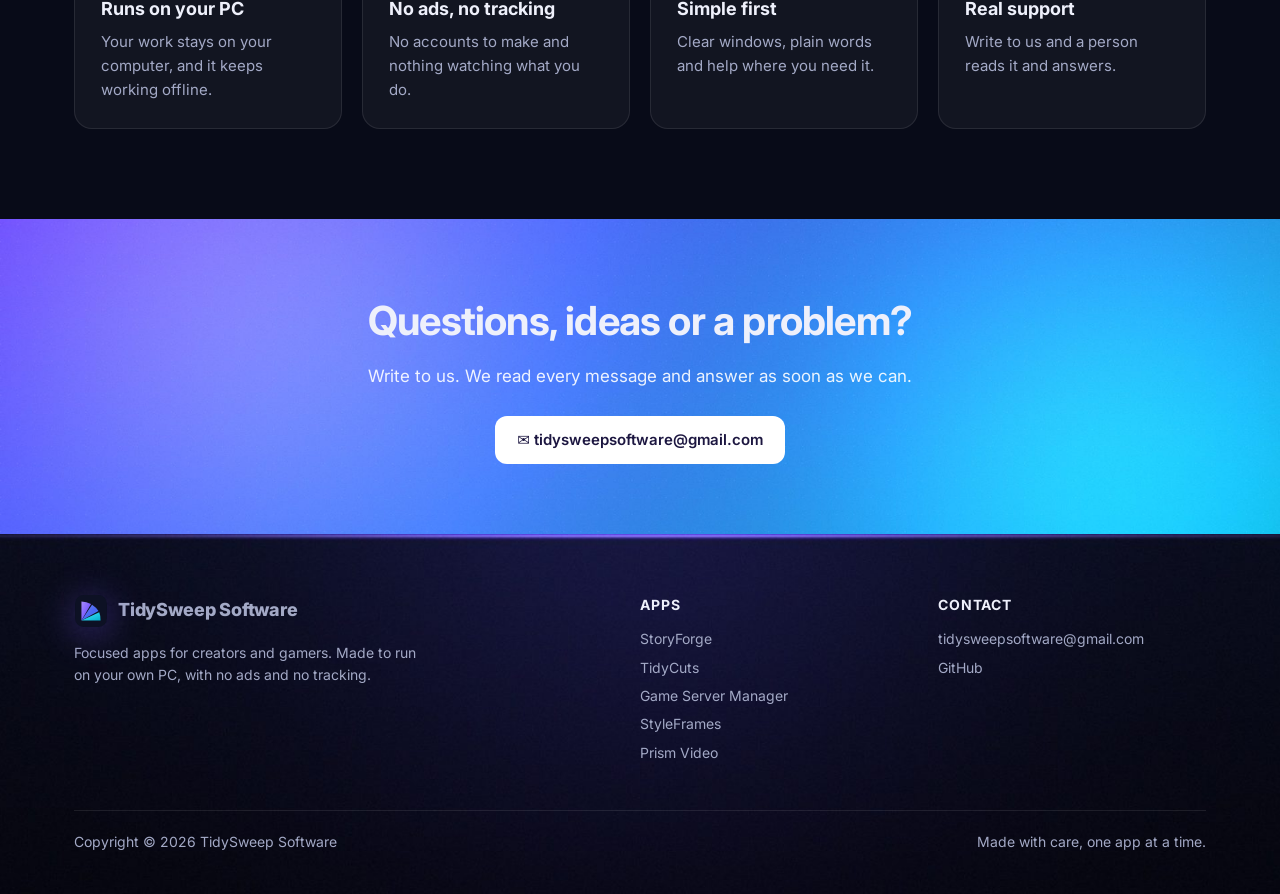
==== commit 086460d8: "Slideshow: pictures fly across the whole screen, no dots Co-Authored-By: Claude Opus 5.5 <noreply@an" ====
--- a/index.html
+++ b/index.html
@@ -32,7 +32,7 @@
   <div class="trust"><span>Runs on your PC</span><span>No ads</span><span>No tracking</span><span>Real support</span></div>
 </div></section>
 
-<section style="padding-top:20px"><div class="wrap wide">
+<section class="stage" style="padding-top:20px"><div class="wrap wide">
   <div class="carousel">
     <button class="car-btn prev" aria-label="Previous picture">‹</button>
     <div class="slides">
@@ -45,7 +45,6 @@
       <div class="slide"><img src="assets/img/tidycuts/banner.jpg" alt="TidyCuts: Free and open-source, for Windows, Mac and Linux" loading="lazy"><div class="cap"><b>TidyCuts</b><span>Free and open-source, for Windows, Mac and Linux</span><a href="apps/tidycuts.html">See TidyCuts →</a></div></div>
     </div>
     <button class="car-btn next" aria-label="Next picture">›</button>
-    <div class="dots"></div>
   </div>
 </div></section>
 
--- a/assets/css/site.css
+++ b/assets/css/site.css
@@ -86,9 +86,15 @@
 .wrap.wide { max-width: 1760px; }
 /* As wide as the screen allows, but never taller than the window, so the whole picture is always in view */
 .carousel { position: relative; max-width: min(100%, calc((100vh - 140px) * 16 / 9)); margin: 0 auto; }
-.slides { position: relative; border-radius: 22px; overflow: hidden; border: 1px solid var(--line); box-shadow: 0 40px 100px rgba(0,0,0,0.55), 0 0 0 1px rgba(124,92,255,0.15); aspect-ratio: 16 / 9; background: #0b0e1c; }
-.slide { position: absolute; inset: 0; opacity: 0; transition: opacity .7s ease, transform .7s ease; transform: scale(1.02); }
-.slide.on { opacity: 1; transform: none; }
+/* The band is as wide as the screen; each picture flies across all of it, so nothing clips it at the box edges */
+.stage { overflow: hidden; padding-bottom: 70px; }
+.slides { position: relative; aspect-ratio: 16 / 9; }
+/* Swoosh: fast through the middle of the move, soft at both ends, with a light motion blur while it flies */
+.slide { position: absolute; inset: 0; border-radius: 22px; overflow: hidden; border: 1px solid var(--line); background: #0b0e1c; box-shadow: 0 40px 100px rgba(0,0,0,0.55), 0 0 0 1px rgba(124,92,255,0.15); transform: translateX(150vw); transition: transform 1.1s cubic-bezier(.77, 0, .18, 1); }
+.slide.moving { animation: swoosh 1.1s cubic-bezier(.77, 0, .18, 1); }
+@keyframes swoosh { 0%, 100% { filter: none; } 45% { filter: blur(6px) brightness(1.08); } }
+@media (prefers-reduced-motion: reduce) { .slide { transition-duration: .01s; } .slide.moving { animation: none; } }
+.slide .cap a { pointer-events: none; } .slide.on .cap a { pointer-events: auto; }
 .slide img { width: 100%; height: 100%; object-fit: cover; object-position: top left; }
 .slide .cap { position: absolute; left: 0; right: 0; bottom: 0; padding: 40px 26px 18px; background: linear-gradient(to top, rgba(5,7,16,0.92), transparent); display: flex; align-items: end; gap: 12px; }
 .slide .cap b { font-size: 19px; }
@@ -96,9 +102,6 @@
 .slide .cap a { margin-left: auto; font-size: 14px; color: #cfd3ff; }
 .car-btn { position: absolute; top: 50%; transform: translateY(-50%); width: 46px; height: 46px; border-radius: 50%; border: 1px solid var(--line); background: rgba(8,11,24,0.7); color: #fff; font-size: 20px; cursor: pointer; z-index: 2; backdrop-filter: blur(8px); }
 .car-btn.prev { left: -23px; } .car-btn.next { right: -23px; }
-.dots { display: flex; gap: 8px; justify-content: center; margin-top: 18px; }
-.dots button { width: 9px; height: 9px; border-radius: 99px; border: 0; background: rgba(255,255,255,0.25); cursor: pointer; transition: width .3s, background .3s; padding: 0; }
-.dots button.on { width: 28px; background: var(--grad); }
 
 /* App cards */
 .apps-grid { display: grid; grid-template-columns: repeat(auto-fit, minmax(330px, 1fr)); gap: 26px; }
